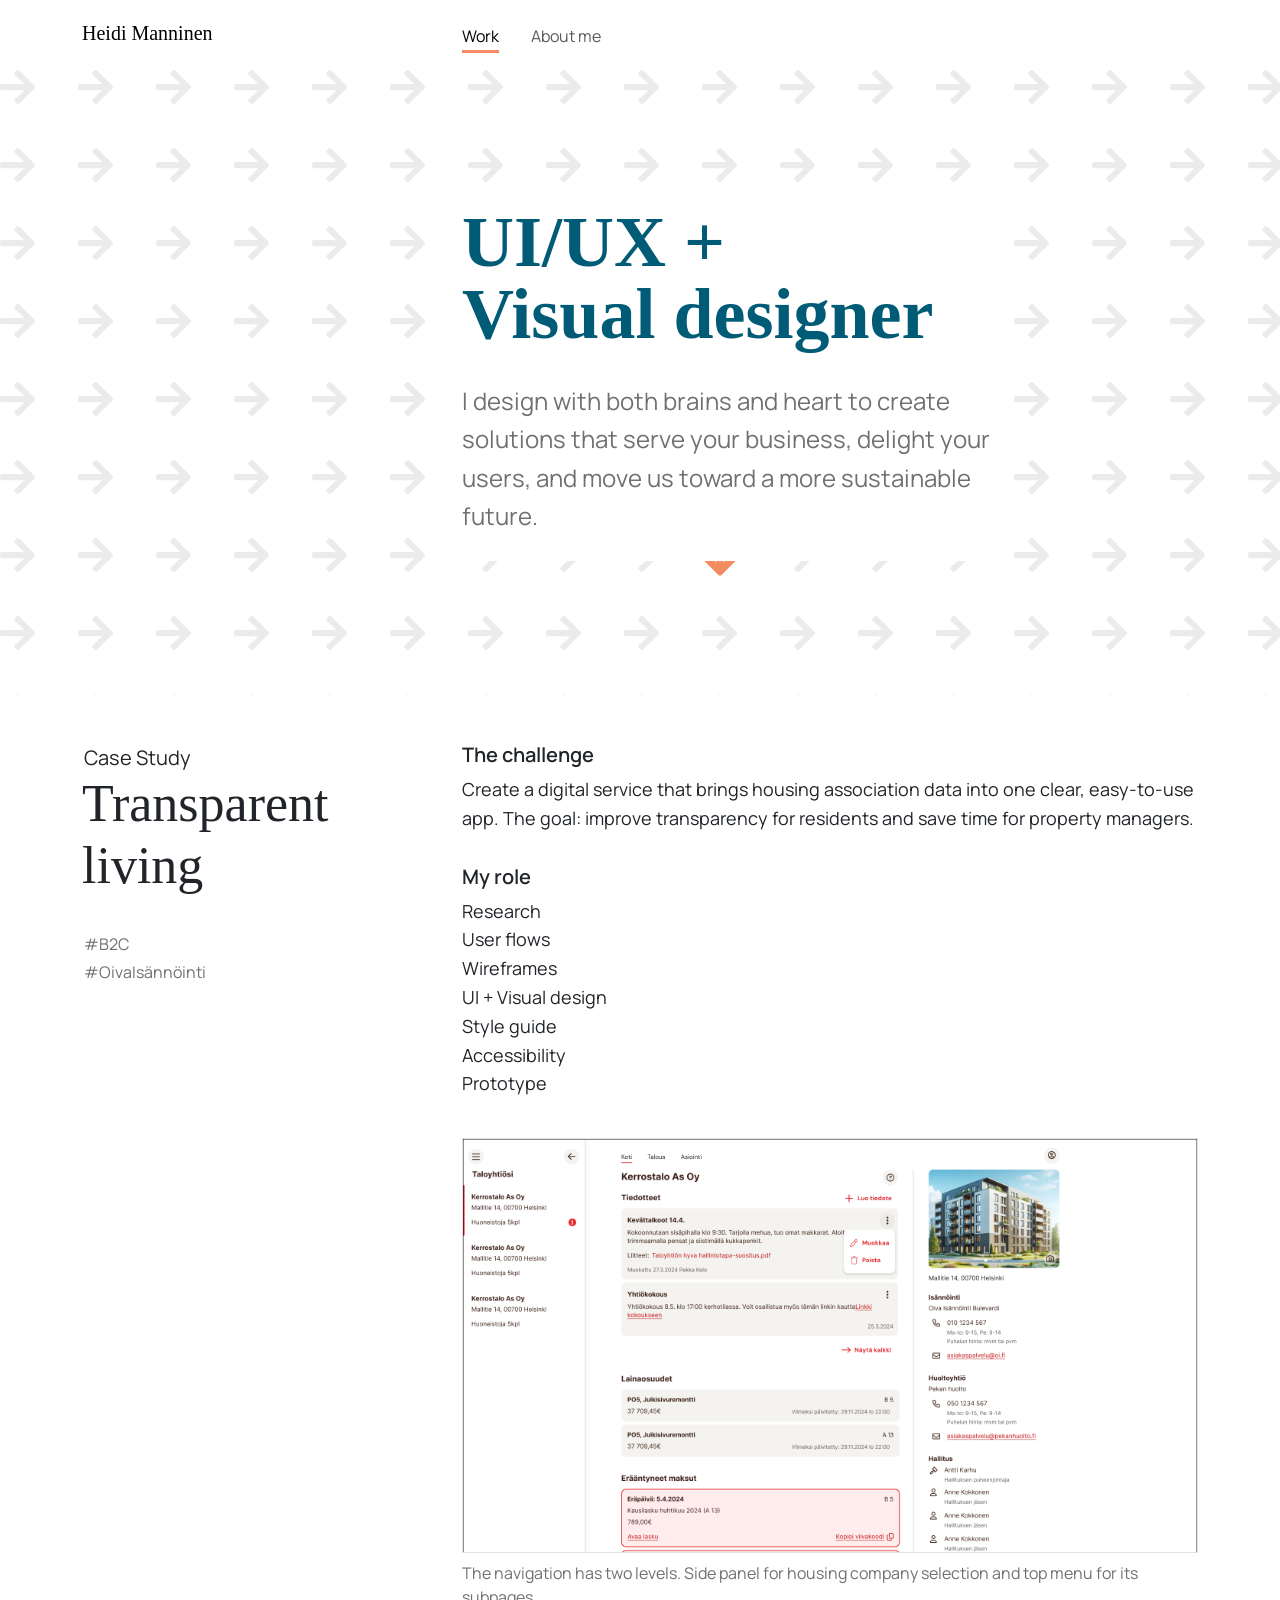
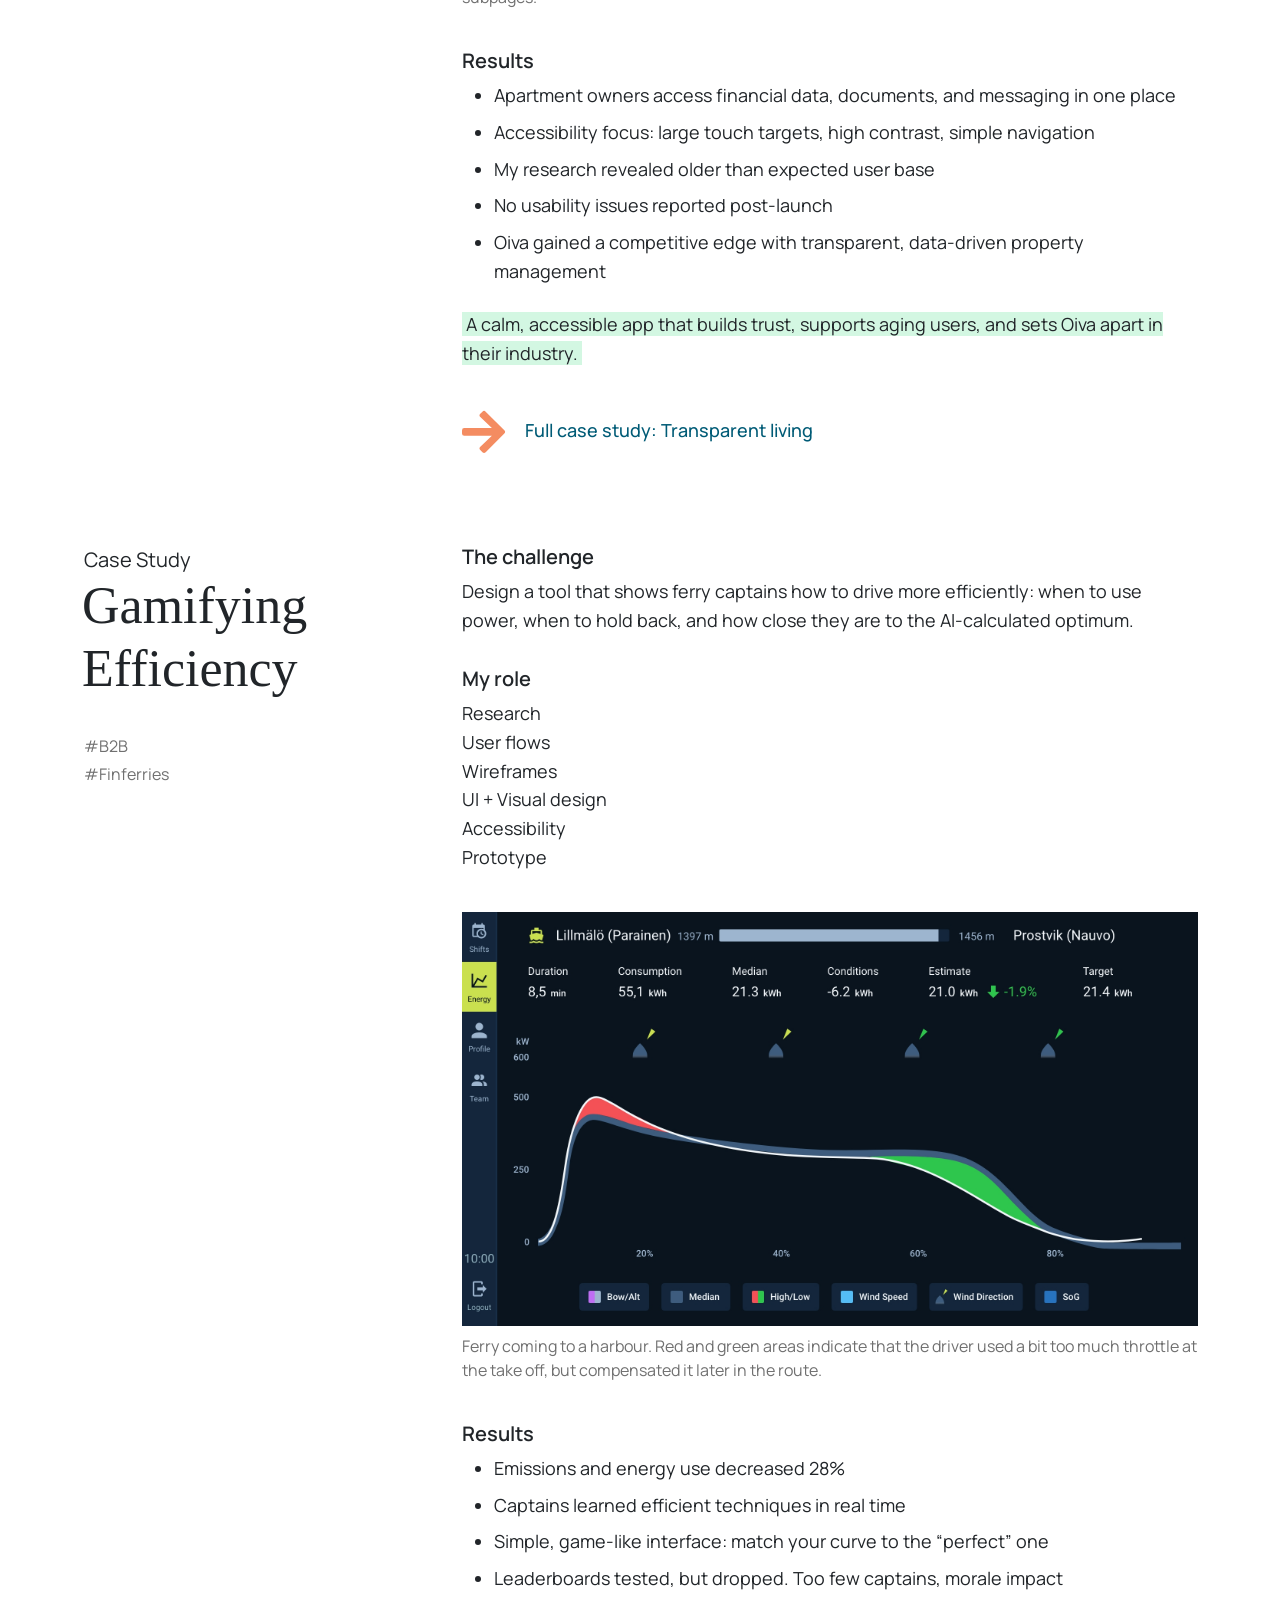
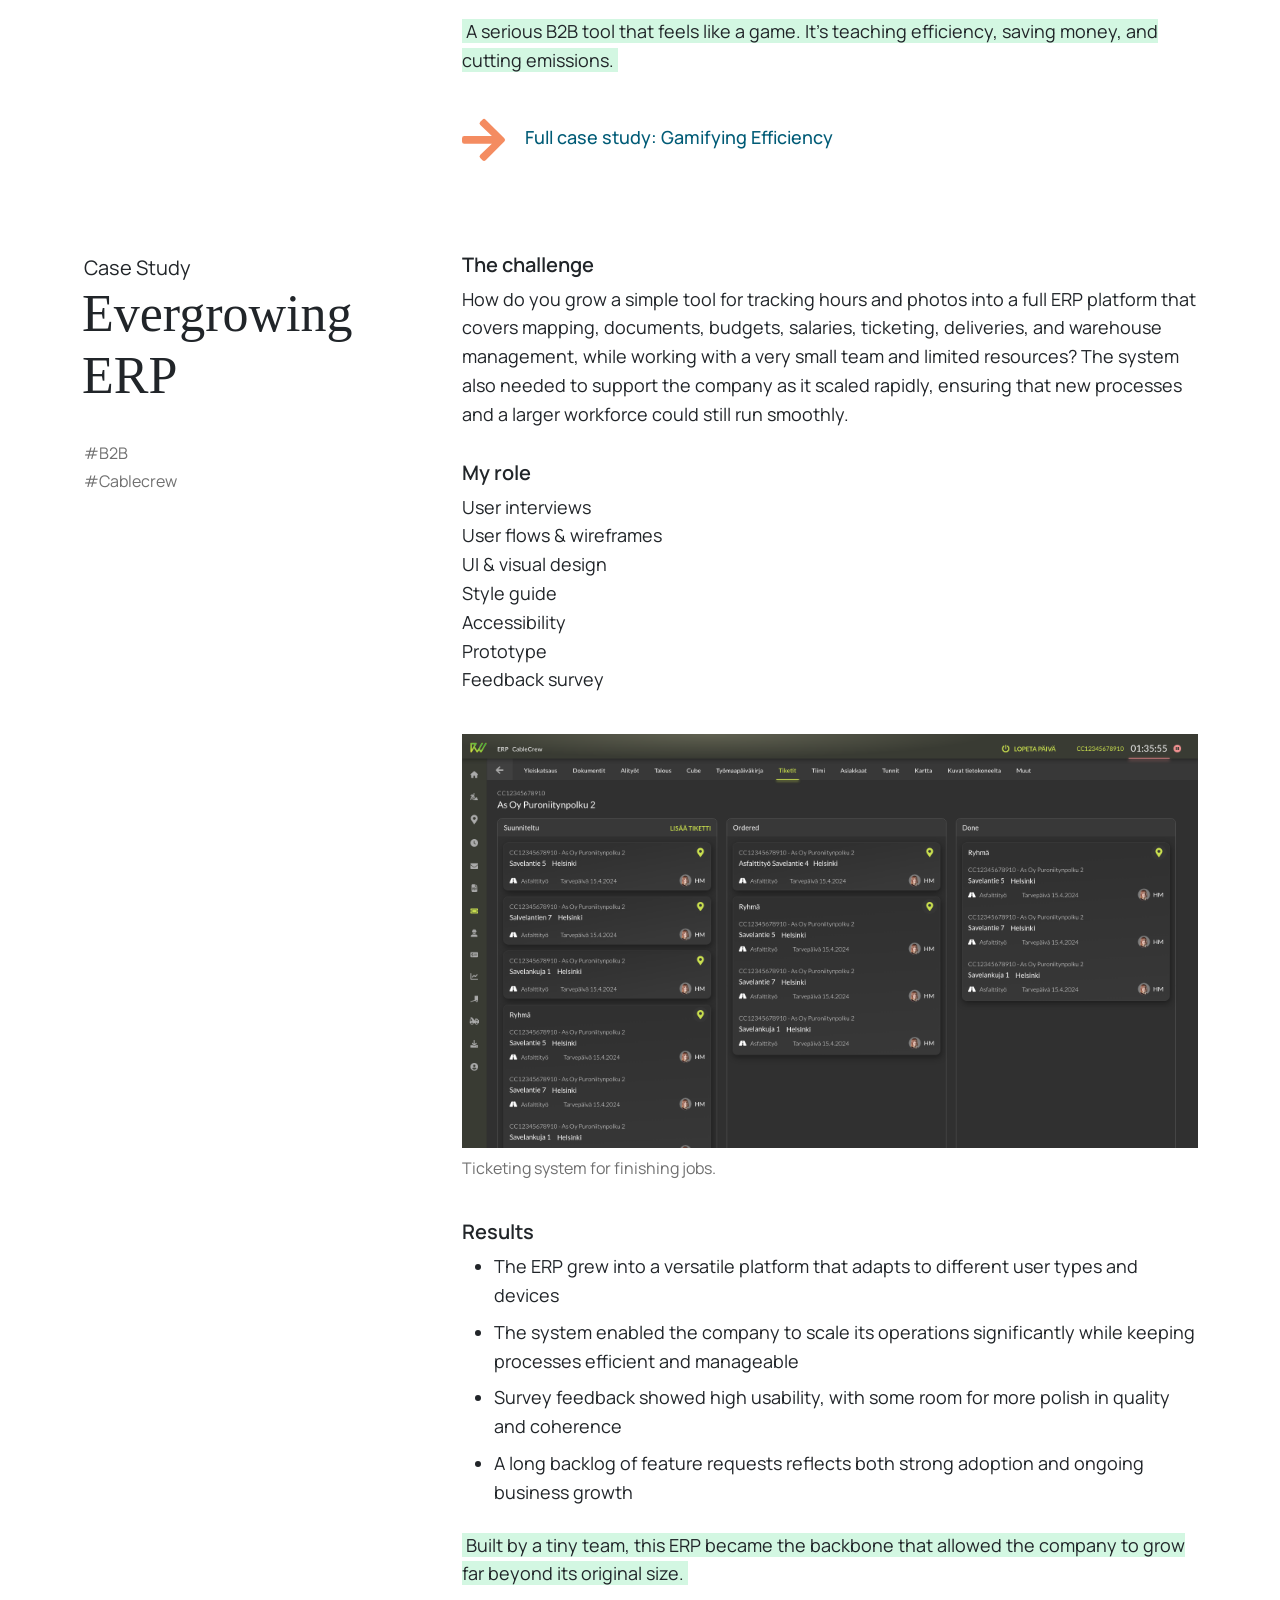
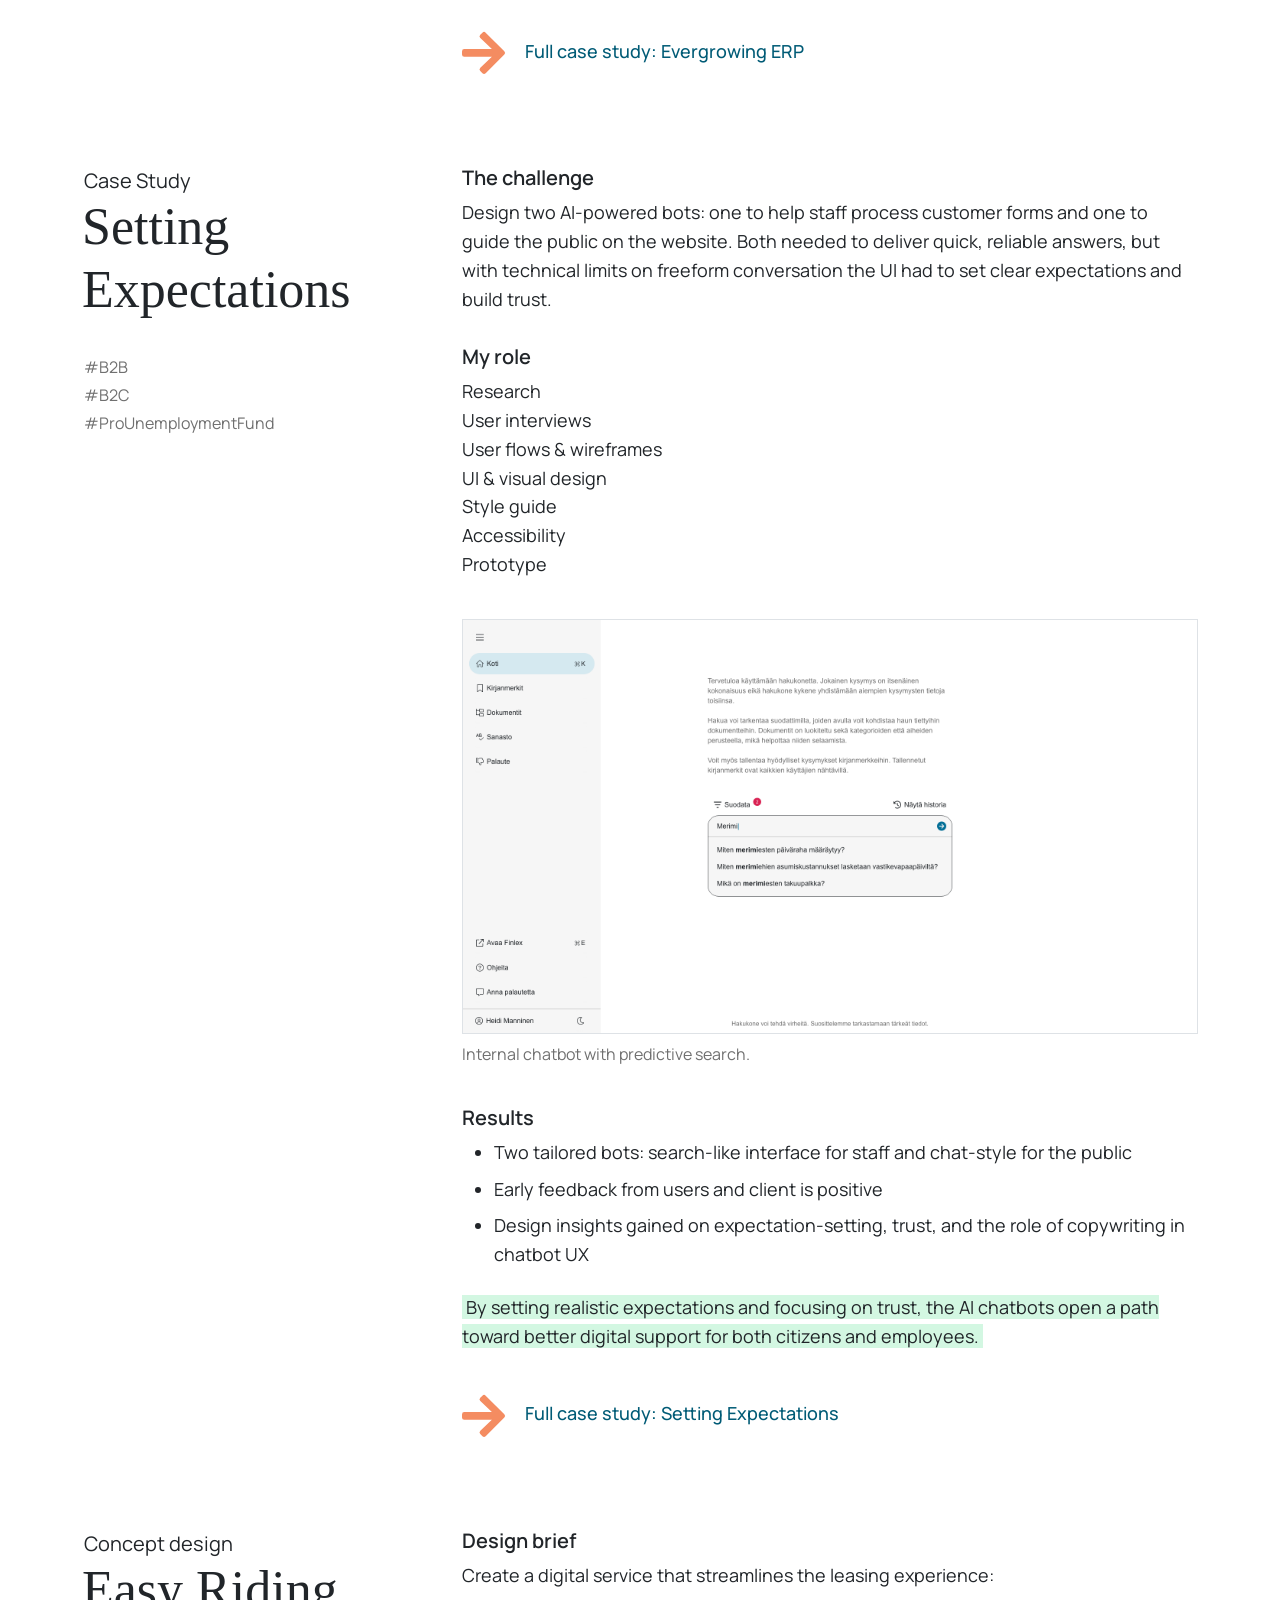
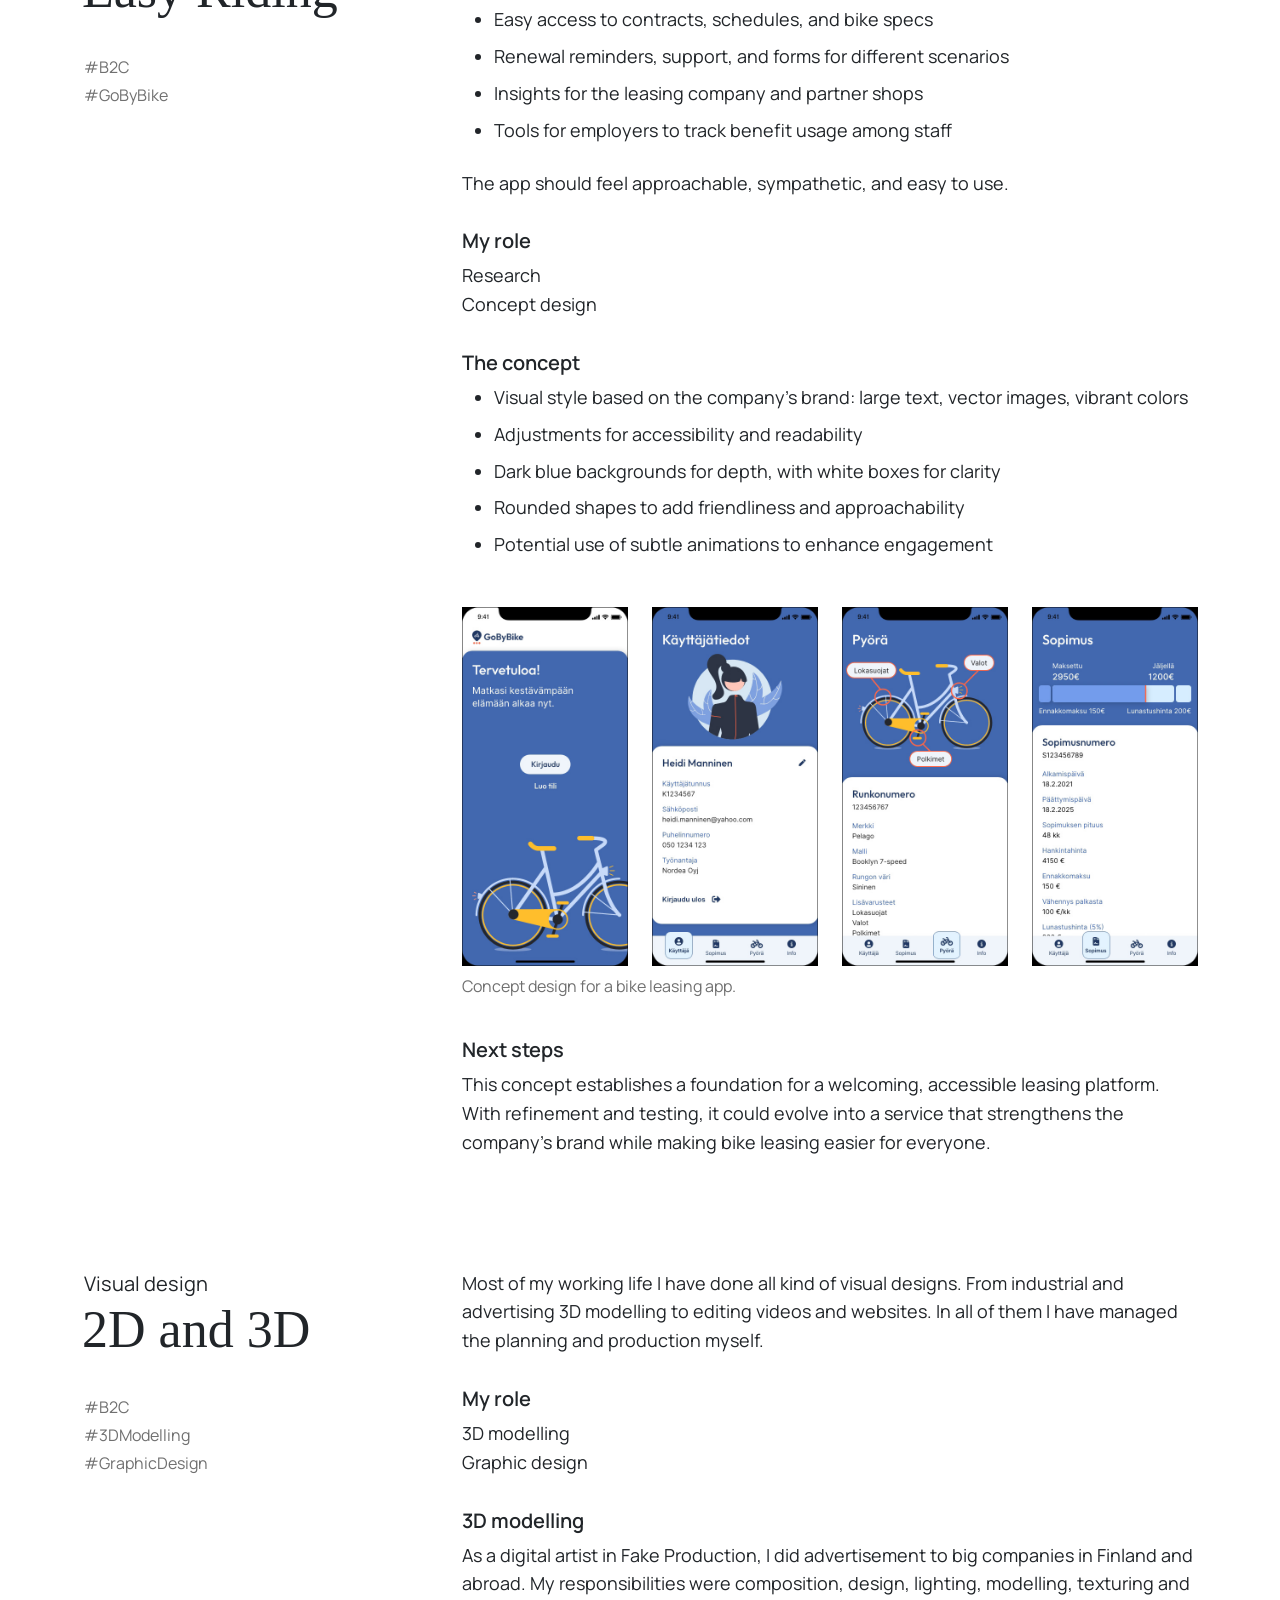
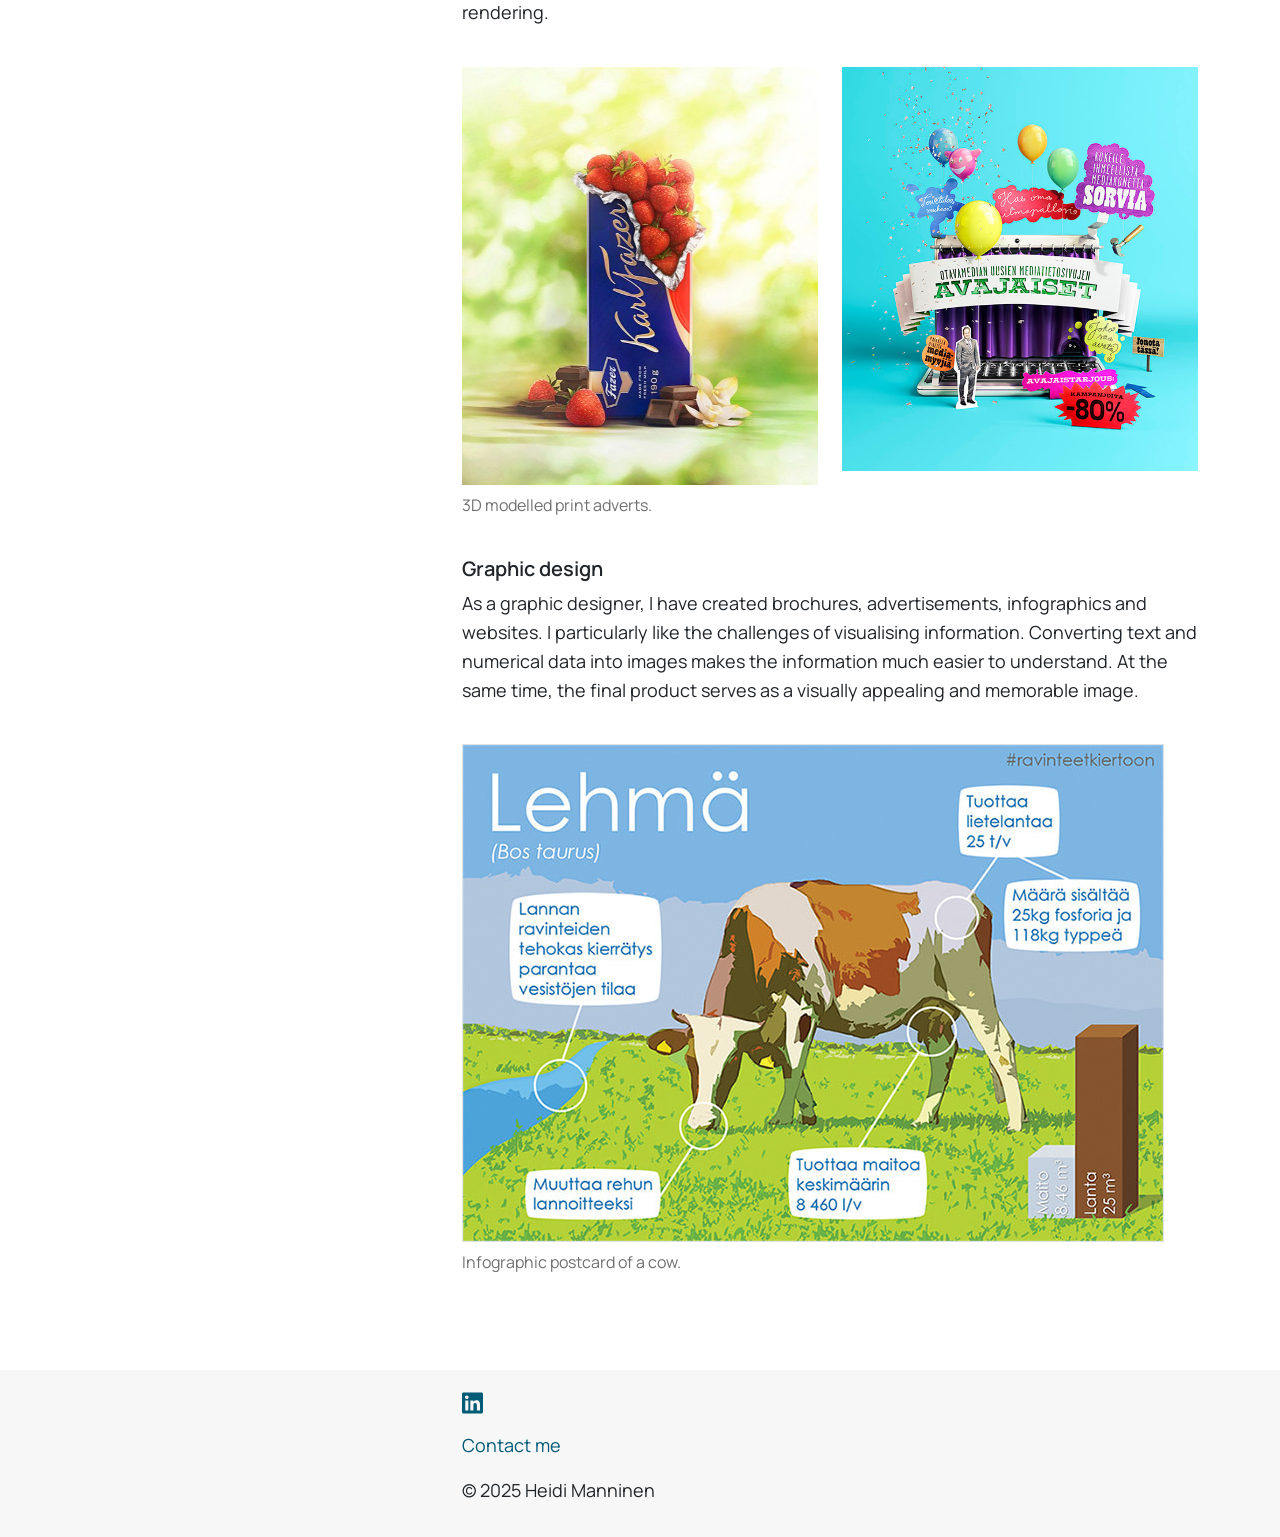
==== index.html @ f78ba026 "Initial commit: portfolio site" ====
<!DOCTYPE html>
<html lang="en">

  <head>
    <meta charset="UTF-8">
    <meta name="viewport" content="width=device-width, initial-scale=1.0">
    <title>Work - Heidi Manninen</title>
    <!-- Link to the external CSS file -->
    <link rel="stylesheet" href="styles.css">
    <link href="https://cdn.jsdelivr.net/npm/bootstrap@5.3.0/dist/css/bootstrap.min.css" rel="stylesheet">
    <link rel="preconnect" href="https://fonts.googleapis.com">
    <link rel="preconnect" href="https://fonts.gstatic.com" crossorigin>
    <link href="https://fonts.googleapis.com/css2?family=Manrope:wght@100..900&family=Playfair-display:ital,wght@0,100..900;1,100..900&display=swap" rel="stylesheet">
  </head>
  <body>

    <nav class="navbar fixed-top navbar-expand-sm">
      <div class="container">
        <div class="col-sm-4">
          <a class="navbar-brand" href="index.html">Heidi Manninen</a>
        </div>
        <div class="col-sm-8">
          <div class="navbar-nav flex-row">
            <li class="nav-item">
              <a class="nav-link active" aria-current="page" href="index.html">Work</a>
            </li>
            <li class="nav-item">
              <a class="nav-link" href="about_me.html">About me</a>
            </li>
          </div>
        </div> 
      </div>
    </nav>

    <header class="work">
      <div class="container">
        <div class="row pt-2">
          <div class="col-lg-4">
          </div>
          <div class="col-lg-6">
            <div class="hero-text">
              <h1>
                UI/UX +
              </br>
                Visual designer
              </h1>
              <p class="title-caption pt-4">
                I design with both brains and heart to create solutions that serve your business, delight your users, and move us toward a more sustainable future.
              </p>
            </div>
          </div>
          <!-- <div class="arrows-right col-lg-2">
          </div> -->
        </div>
      </div>
    </header>

    <!-- <header class="work">
      <div class="container">
        <div class="row pt-5">
          <div class="col-lg-4">
          </div>
          <div class="hero-text col-lg-7">
            <h1>
              UI/UX +
            </br>
              Visual designer
            </h1>
            <p class="title-caption pt-4">
              I design with both brains and heart to create solutions that serve your business, delight your users, and move us toward a more sustainable future.
            </p>
          </div>
        </div>
      </div>
    </header> -->

    <main class="container my-5">
      <section id="portfolio" class="my-5">
        <!-- Oiva MyOiva -->
        <div class="row pb-5">
          <div class="col-md-4 pb-4">
            <div class="caption">Case Study</div>
            <h2>Transparent living</h2>
            <br>
            <p class="hashs">
              #B2C<br>
              #OivaIsännöinti
            </p>
          </div>
          <div class="col-md-8">
            <h4 class="pt-0">
              The challenge
            </h4>
            <p>
              Create a digital service that brings housing association data into one clear, easy-to-use app. The goal: improve transparency for residents and save time for property managers. 
            </p>
            <h4>
              My role
            </h4>
            <p class="pb-4">
              Research<br>
              User flows<br>
              Wireframes<br>
              UI + Visual design<br>
              Style guide<br>
              Accessibility<br>
              Prototype    
            </p>
            <a href="https://heidimanninen.net/images/MyOiva-navigation-desktop.png" target="_blank"><img src="images/MyOiva-navigation-desktop.png" class="border img-fluid" alt="Navigation for desktop"></a>
            <div class="image-caption">  
              The navigation has two levels. Side panel for housing company selection and top menu for its subpages.
            </div><br>
            <h4>
              Results
            </h4>
            <ul>
              <li>Apartment owners access financial data, documents, and messaging in one place</li>
              <li>Accessibility focus: large touch targets, high contrast, simple navigation</li>
              <li>My research revealed older than expected user base</li>
              <li>No usability issues reported post-launch</li>
              <li>Oiva gained a competitive edge with transparent, data-driven property management</li>
            </ul>
            <p>
              <span class="text-highlight">A calm, accessible app that builds trust, supports aging users, and sets Oiva apart in their industry.</span>
            </p>
            <p>
              <a class="case-link" href="case_study_TransparentLiving.html">
                <img src="images/link-arrow.svg" class="img-fluid py-3" alt="Full case study: Transparent living">
                Full case study: Transparent living
              </a>
            </p>
          </div>
        </div>
        
        <!-- ROBI -->
        <div class="row pb-5">
          <div class="col-md-4 pb-4">
            <div class="caption">Case Study</div>
            <h2>Gamifying Efficiency</h2>
            <br>
            <p class="hashs">
              #B2B<br>
              #Finferries
            </p>
          </div>
          <div class="col-md-8">
            <h4 class="pt-0">
              The challenge
            </h4> 
            <p>
              Design a tool that shows ferry captains how to drive more efficiently: when to use power, when to hold back, and how close they are to the AI-calculated optimum.
            </p>
            <h4>
              My role
            </h4>
            <p class="pb-4">
              Research<br>
              User flows<br>
              Wireframes<br>
              UI + Visual design<br>
              Accessibility<br>
              Prototype    
            </p>
            <a href="https://heidimanninen.net/images/ROBI-FinalDesign-Energy.jpg" target="_blank"><img src="images/ROBI-FinalDesign-Energy.jpg" class="img-fluid" alt="Power usage of from a route"></a>
            <div class="image-caption">
              Ferry coming to a harbour. Red and green areas indicate that the driver used a bit too much throttle at the take off, but compensated it later in the route.
            </div><br>
            <h4>
              Results
            </h4>
            <ul>
              <li>Emissions and energy use decreased 28%</li>
              <li>Captains learned efficient techniques in real time</li>
              <li>Simple, game-like interface: match your curve to the “perfect” one</li>
              <li>Leaderboards tested, but dropped. Too few captains, morale impact</li>
            </ul>
            <p>
              <span class="text-highlight">A serious B2B tool that feels like a game. It’s teaching efficiency, saving money, and cutting emissions.</span>
            </p>
            <p>
              <a class="case-link" href="case_study_GamifyingEfficiency.html">
                <img src="images/link-arrow.svg" class="img-fluid py-3" alt="Full case study: Gamifying Efficiency">
                Full case study: Gamifying Efficiency
              </a>
            </p>
          </div>
        </div>
        <!-- CableCrew ERP -->
        <div class="row pb-5">
          <div class="col-md-4 pb-4">
            <div class="caption">Case Study</div>
            <h2>Evergrowing ERP</h2>
            <br>
            <p class="hashs">
              #B2B<br>
              #Cablecrew
            </p>
          </div>
          <div class="col-md-8">
            <h4 class="pt-0">
              The challenge
            </h4> 
            <p>
              How do you grow a simple tool for tracking hours and photos into a full ERP platform that covers mapping, documents, budgets, salaries, ticketing, deliveries, and warehouse management, 
              while working with a very small team and limited resources? The system also needed to support the company as it scaled rapidly, ensuring that new processes and a larger workforce could still run smoothly.
            </p>
            <h4>
              My role
            </h4>
            <p class="pb-4">
              User interviews<br>
              User flows & wireframes<br>
              UI & visual design<br>
              Style guide<br>
              Accessibility<br>
              Prototype<br>
              Feedback survey
            </p>
            <a href="https://heidimanninen.net/images/CC-Tiketit.png" target="_blank"><img src="images/CC-Tiketit.png" class="img-fluid" alt="Tickets of tasks"></a><br>
            <div class="image-caption">
              Ticketing system for finishing jobs.
            </div><br>
            <h4>
              Results
            </h4>
            <ul>
              <li>The ERP grew into a versatile platform that adapts to different user types and devices</li>
              <li>The system enabled the company to scale its operations significantly while keeping processes efficient and manageable</li>
              <li>Survey feedback showed high usability, with some room for more polish in quality and coherence</li>
              <li>A long backlog of feature requests reflects both strong adoption and ongoing business growth</li>
            </ul>
            <p>
              <span class="text-highlight">Built by a tiny team, this ERP became the backbone that allowed the company to grow far beyond its original size.</span>
            </p>
            <p>
              <a class="case-link" href="case_study_EvergrowingERP.html">
                <img src="images/link-arrow.svg" class="img-fluid py-3" alt="Full case study: Evergrowing ERP">
                Full case study: Evergrowing ERP
              </a>
            </p>
          </div>
        </div>
        <!-- Pro Kassa AI bot -->
        <div class="row pb-5">
          <div class="col-md-4 pb-4">
            <div class="caption">Case Study</div>
            <h2>Setting Expectations</h2>
            <br>
            <p class="hashs">
              #B2B<br>
              #B2C<br>
              #ProUnemploymentFund
          </div>
          <div class="col-md-8">
            <h4 class="pt-0">
              The challenge
            </h4> 
            <p>
              Design two AI-powered bots: one to help staff process customer forms and one to guide the public on the website. Both needed to deliver quick, reliable answers, 
              but with technical limits on freeform conversation the UI had to set clear expectations and build trust.
            </p>
            <h4>
              My role
            </h4>
            <p class="pb-4">
              Research<br>
              User interviews<br>
              User flows & wireframes<br>
              UI & visual design<br>
              Style guide<br>
              Accessibility<br>
              Prototype
            </p>
            <a href="https://heidimanninen.net/images/AIBot-InternalVersion-Predictive.png" target="_blank"><img src="images/AIBot-InternalVersion-Predictive.png" class="border img-fluid" alt="AI bot with predictive prompt"></a><br>
            <div class="image-caption">
              Internal chatbot with predictive search.
            </div><br>
             <h4>
              Results
            </h4>
            <ul>
              <li>Two tailored bots: search-like interface for staff and chat-style for the public</li>
              <li>Early feedback from users and client is positive</li>
              <li>Design insights gained on expectation-setting, trust, and the role of copywriting in chatbot UX</li>
            </ul>
            <p>
              <span class="text-highlight">By setting realistic expectations and focusing on trust, the AI chatbots open a path toward better digital support for both citizens and employees.</span>
            </p>
            <p>
              <a class="case-link" href="case_study_SettingExpectations.html">
                <img src="images/link-arrow.svg" class="img-fluid py-3" alt="Full case study: Setting Expectations">
                Full case study: Setting Expectations
              </a>
            </p>
          </div>
        </div>
        <!-- Concept design -->
        <div class="row pb-5">
          <div class="col-md-4 pb-4">
            <div class="caption">Concept design</div>
            <h2>Easy Riding</h2>
            <br>
            <p class="hashs">
              #B2C<br>
              #GoByBike
            </p>
          </div>
          <div class="col-md-8">
            <h4 class="pt-0">
              Design brief
            </h4>
            <p>
              Create a digital service that streamlines the leasing experience:
            </p>
            <ul>
              <li>Easy access to contracts, schedules, and bike specs</li>
              <li>Renewal reminders, support, and forms for different scenarios</li>
              <li>Insights for the leasing company and partner shops</li>
              <li>Tools for employers to track benefit usage among staff</li>
            </ul>
            <p>
              The app should feel approachable, sympathetic, and easy to use.
            </p>
            <h4>
              My role
            </h4>
            <p>
              Research<br>
              Concept design<br>
            </p>
            <h4>
              The concept
            </h4>
            <ul class="pb-4">
              <li>Visual style based on the company’s brand: large text, vector images, vibrant colors</li>
              <li>Adjustments for accessibility and readability</li>
              <li>Dark blue backgrounds for depth, with white boxes for clarity</li>
              <li>Rounded shapes to add friendliness and approachability</li>
              <li>Potential use of subtle animations to enhance engagement</li>
            </ul>
            <div class="row">
              <div class="col">
                <a href="https://heidimanninen.net/images/GoByBike-login.jpg" target="_blank"><img src="images/GoByBike-login.jpg" class="img-fluid" alt="Login page"></a>
              </div>
              <div class="col">
                <a href="https://heidimanninen.net/images/GoByBike-kayttaja.jpg" target="_blank"><img src="images/GoByBike-kayttaja.jpg" class="img-fluid" alt="Page for user info"></a>
              </div>
              <div class="col">
                <a href="https://heidimanninen.net/images/GoByBike-pyora.jpg" target="_blank"><img src="images/GoByBike-pyora.jpg" class="img-fluid" alt="Page for bike info"></a>
              </div>
              <div class="col">
                <a href="https://heidimanninen.net/images/GoByBike-sopimus.jpg" target="_blank"><img src="images/GoByBike-sopimus.jpg" class="img-fluid" alt="Page for contract info"></a>
              </div>
            </div>
            <div class="image-caption">
              Concept design for a bike leasing app.
            </div><br>
            <h4>
              Next steps
            </h4>
            <p>
              This concept establishes a foundation for a welcoming, accessible leasing platform. With refinement and testing, it could evolve into a service that strengthens 
              the company’s brand while making bike leasing easier for everyone.
            </p>
          </div>
        </div>
        <!-- Visual design -->
        <div class="row pb-5 pt-5">
          <div class="col-md-4 pb-4">
            <div class="caption">Visual design</div>
            <h2>2D and 3D</h2>
            <br>
            <p class="hashs">
              #B2C<br>
              #3DModelling<br>
              #GraphicDesign
            </p>
          </div>
          <div class="col-md-8">
            <p>
              Most of my working life I have done all kind of visual designs. From industrial and advertising 3D modelling to editing videos and websites. 
              In all of them I have managed the planning and production myself.
            </p>
            <h4>
              My role
            </h4>
            <p>
              3D modelling<br>
              Graphic design
            </p>
            <h4>
              3D modelling
            </h4>
            <p class="pb-4">
              As a digital artist in Fake Production, I did advertisement to big companies in Finland and abroad. My responsibilities were composition, 
              design, lighting, modelling, texturing and rendering.
            </p>
            <div class="row">
              <div class="col">
                <a href="https://heidimanninen.net/images/3D-fazer-mansikkavanilja.jpg" target="_blank"><img src="images/3D-fazer-mansikkavanilja.jpg" class="img-fluid" alt="3D modelled image of strawberry chocolate plate"></a>
              </div>
              <div class="col">
                <a href="https://heidimanninen.net/images/3D-bobhelsinki-otavamediaopas.jpg" target="_blank"><img src="images/3D-bobhelsinki-otavamediaopas.jpg" class="img-fluid" alt="3D modelled ad of a web page launch"></a>
              </div>
            </div>
            <div class="image-caption">
              3D modelled print adverts.
            </div><br>
            <h4>
              Graphic design
            </h4>
            <p class="pb-4">
              As a graphic designer, I have created brochures, advertisements, infographics and websites. I particularly like the challenges of 
              visualising information. Converting text and numerical data into images makes the information much easier to understand. At the same 
              time, the final product serves as a visually appealing and memorable image.
            </p>
            <a href="https://heidimanninen.net/images/2D-LUKE-lehmakortti.jpg" target="_blank"><img src="images/2D-LUKE-lehmakortti.jpg" class="border img-fluid" alt="Infographic of a cow"></a><br>
            <div class="image-caption">
              Infographic postcard of a cow.
            </div>
          </div>
        </div>
      </section>

    </main>
    <footer class="container-fluid">
      <div class="container">
          <div class="row">
              <div class="col-md-4">
              </div>
              <div class="col-md-8">
                <p><a href="https://www.linkedin.com/in/heidi-manninen-b1277a5/" target="_blank"><img src="images/linkedin.svg" class="linkedin" style="height:24px;" /></a></p>
                <p><a href="mailto:heidi.manninen@proton.me">Contact me</a></p>
                <p>&copy; 2025 Heidi Manninen</p>
              </div>
          </div>
      </div>
    </footer>
  
    <script src="https://cdn.jsdelivr.net/npm/@popperjs/core@2.11.6/dist/umd/popper.min.js"></script>
    <script src="https://cdn.jsdelivr.net/npm/bootstrap@5.3.0/dist/js/bootstrap.min.js"></script>
  </body>

</html>
---- styles.css ----
/* Great to see you here! I did this! */

body {
      --bs-font-sans-serif: 'Manrope', sans-serif;
      --bs-body-font-family: var(--bs-font-sans-serif);
      --bs-link-color-rgb: 0, 90, 118;
      padding-top: 70px;
}

body a {
    text-decoration: none;
}

header.work {
    background-color: #fff;
    background-image: url("images/arrow-down.svg"), url("images/arrow-right.svg");
    background-repeat: no-repeat, repeat;
    background-position-y: 28.3rem, top;
    background-position-x: 43rem, left;
    padding: 2rem 0;
    height: 625px;
}

.arrows-left {
    background-color: #fff;
    background-image: url("images/arrow-right.svg");
    background-repeat: repeat;
    height: 625px;
}

.arrows-hero {
    background-color: #fff;
    background-image: url("images/arrow-down.svg"), url("images/arrow-right.svg");
    background-repeat: no-repeat, repeat;
    background-position-y: 24rem, top;
    background-position-x: 14rem, left;
    height: 625px;
}

.case-study-background {
    background-color: #fff;
    background-image: url("images/arrow-down.svg"), url("images/arrow-right.svg");
    background-repeat: no-repeat, repeat;
    background-position-y: 4rem, top;
    background-position-x: 14rem, left;
    padding: 2rem 0;
    height: 133px;
}

header .hero-text {
    background-color: #fff;
    margin-top: 6rem;
}

header h1 {
    font-size: 4.5rem;
    font-weight: 600;
    line-height: 1;
    font-family: 'Playfair Display', serif;
    color: #005B76;
}

main h2 {
    font-size:3.25rem;
    font-family: 'Playfair Display', serif;
}

main h3 {
    font-size: 1.75rem;
    font-weight: 500;
}

h3.highlight {
    position: relative;
  }
  
h3.highlight::before {
    content: "";
    position: absolute;
    width: 102%;
    height: 90%;
    top: 4rem;
    left: -1rem;
    background: #EBF9FD;
    z-index: -1;
  }

main h4 {
    font-size: 1.25rem;
    font-weight: 600;
    padding-top: 1rem;
}

header p {
    font-size: 1.2rem;
    line-height: 1.6;
}

p {
    font-size: 1.125rem;
    line-height: 1.6;
}

li {
    font-size: 1.125rem;
    line-height: 1.6;
    padding-bottom: 0.5rem;
}

.caption {
    font-size: 1.25rem;
    padding-left: 2px;
}

.hashs {
    font-size: 1rem;
    line-height: 1.75;
    padding-left: 2px;
    color: #707070;
}

.title-caption {
    font-size: 1.5rem;
    color: #707070;
    padding-bottom: 1.6rem;
}

.image-caption {
    font-size: 1rem;
    color: #707070;
    padding-top: 0.5rem;
}

.text-highlight {
    background-color: #D3F7E2;
    padding-left: 4px;
    padding-right: 4px;
}

/* Mobile font sizes */
@media (max-width: 992px) {

    header h1 {
        font-size: 3.5rem;
        font-weight: 600;
        line-height: 1;
        font-family: 'Playfair Display', serif;
        color: #005B76;
    }
    
    main h2 {
        font-size:2.5rem;
        font-family: 'Playfair Display', serif;
    }
    
    main h3 {
        font-size: 1.35rem;
        font-weight: 500;
    }
    
    h3.highlight {
        position: relative;
      }
      
    h3.highlight::before {
        content: "";
        position: absolute;
        width: 102%;
        height: 90%;
        top: 4rem;
        left: -1rem;
        background: #EBF9FD;
        z-index: -1;
      }
    
    main h4 {
        font-size: 1rem;
        font-weight: 600;
        padding-top: 1rem;
    }
    
    header p {
        font-size: 1rem;
    }
    
    p {
        font-size: 1rem;
    }
    
    li {
        font-size: 1rem;
        padding-bottom: 0.5rem;
    }

    .caption {
        font-size: 1rem;
        padding-left: 2px;
    }
    
    .title-caption {
        font-size: 1.35rem;
        color: #707070;
        padding-bottom: 1.6rem;
    }
    
    .image-caption {
        font-size: 1rem;
        padding-top: 0.5rem;
    }

    .nav-item {
        font-size: 1rem;
        padding-right: 1rem;
    }
}

.accent {
    color: #f0f
}

a.case-link {
    color: #005B76;
    font-weight: 500;
}

a.case-link:hover {
    text-decoration: underline;
}

a.back-link {
    color: #005B76;
    font-weight: 500;
}

a.back-link:hover {
    text-decoration: underline;
}

.border {
    border: 1px;
    border-color: #DBDBDB;
}

.tp {
    padding-top: 1rem;
}

/* Navigation styles */
.navbar {
    background-color: #fff;
    size: 20px;
}

.navbar .active {
    text-decoration: underline;
    text-decoration-thickness: 3px;
    text-decoration-color: #F48C61;
    text-underline-offset: 8px;
}
.navbar-brand {
    font-family: 'Playfair Display';
    size: 32px;
    line-height: 1rem;
}

.nav-item {
    font-size: 1rem;
    padding-right: 1rem;
    line-height: 1rem;
    padding-top: 12px;
}

.navbar a:hover {
    color: #202020;
}

footer {
    background-color: #f7f7f7;
    padding: 1rem 0;
    margin-top: 2rem;
}

.linkedin {
    color:#005B76;
}
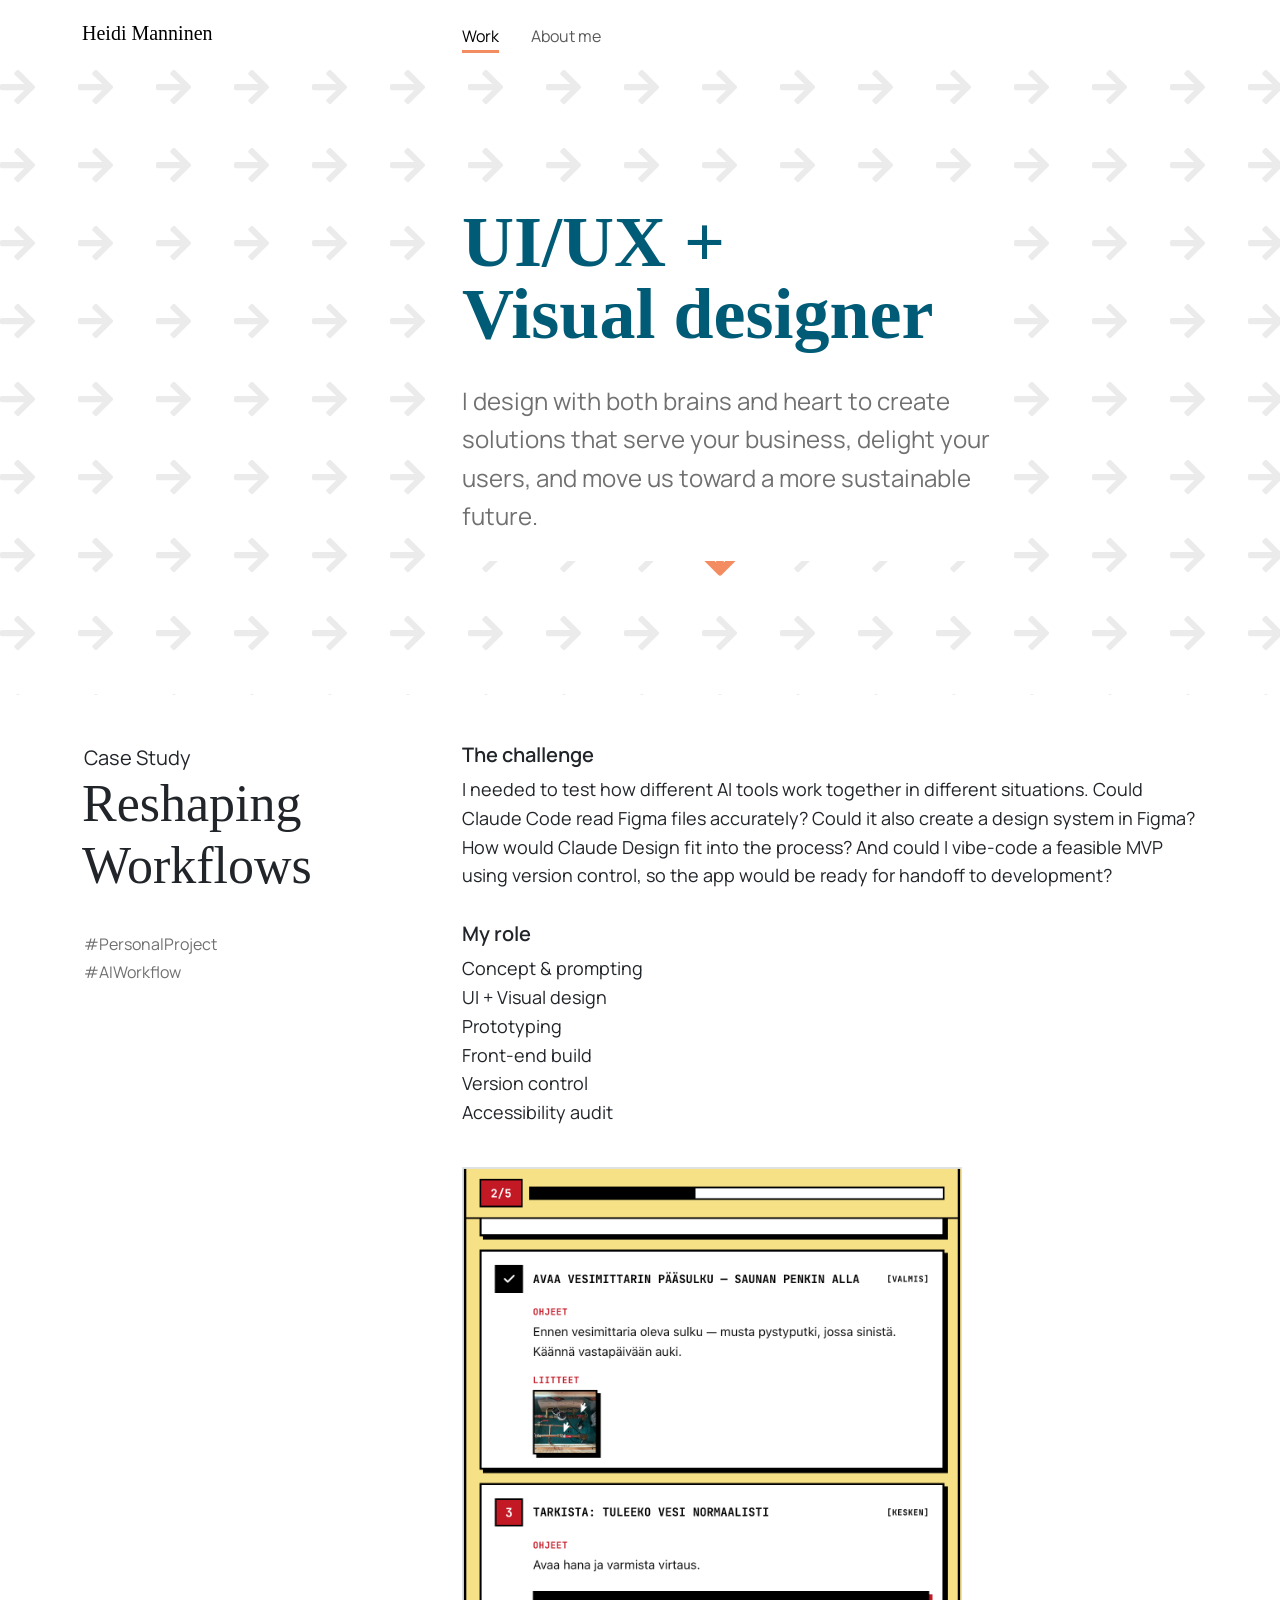
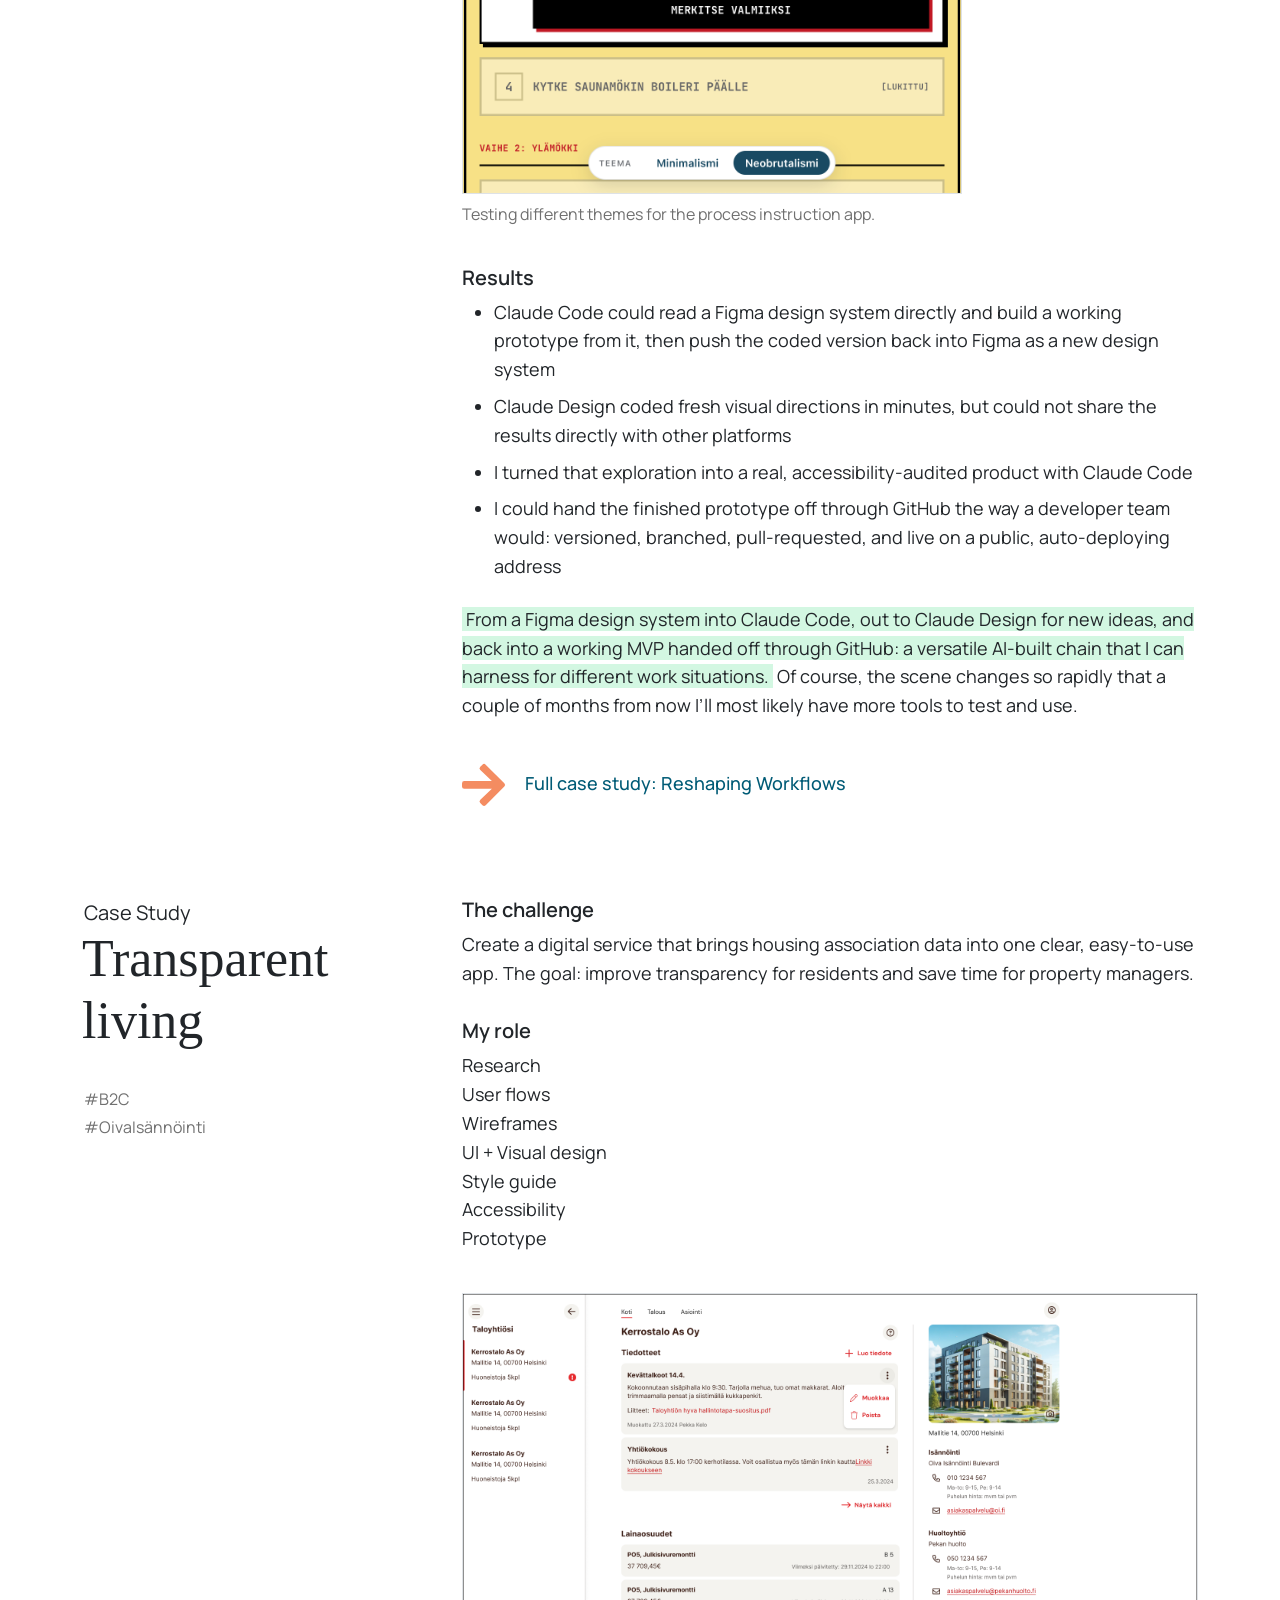
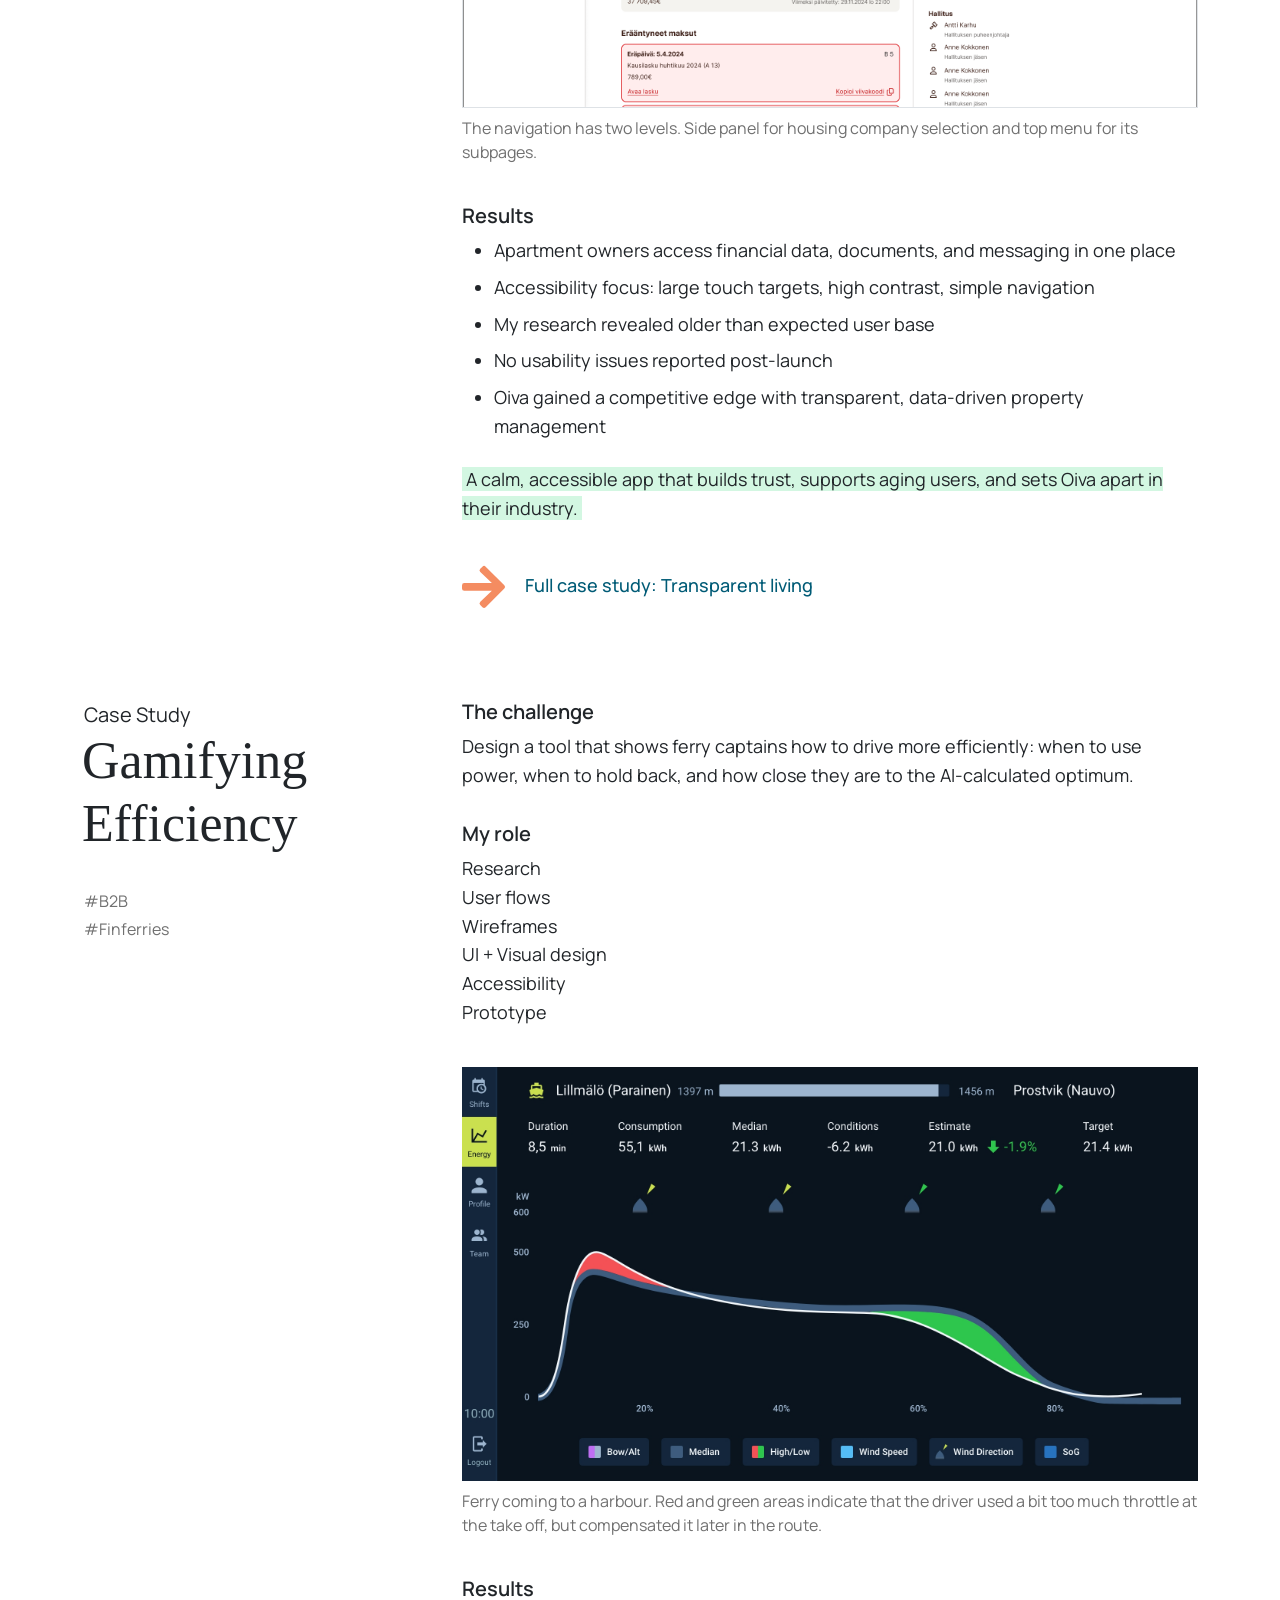
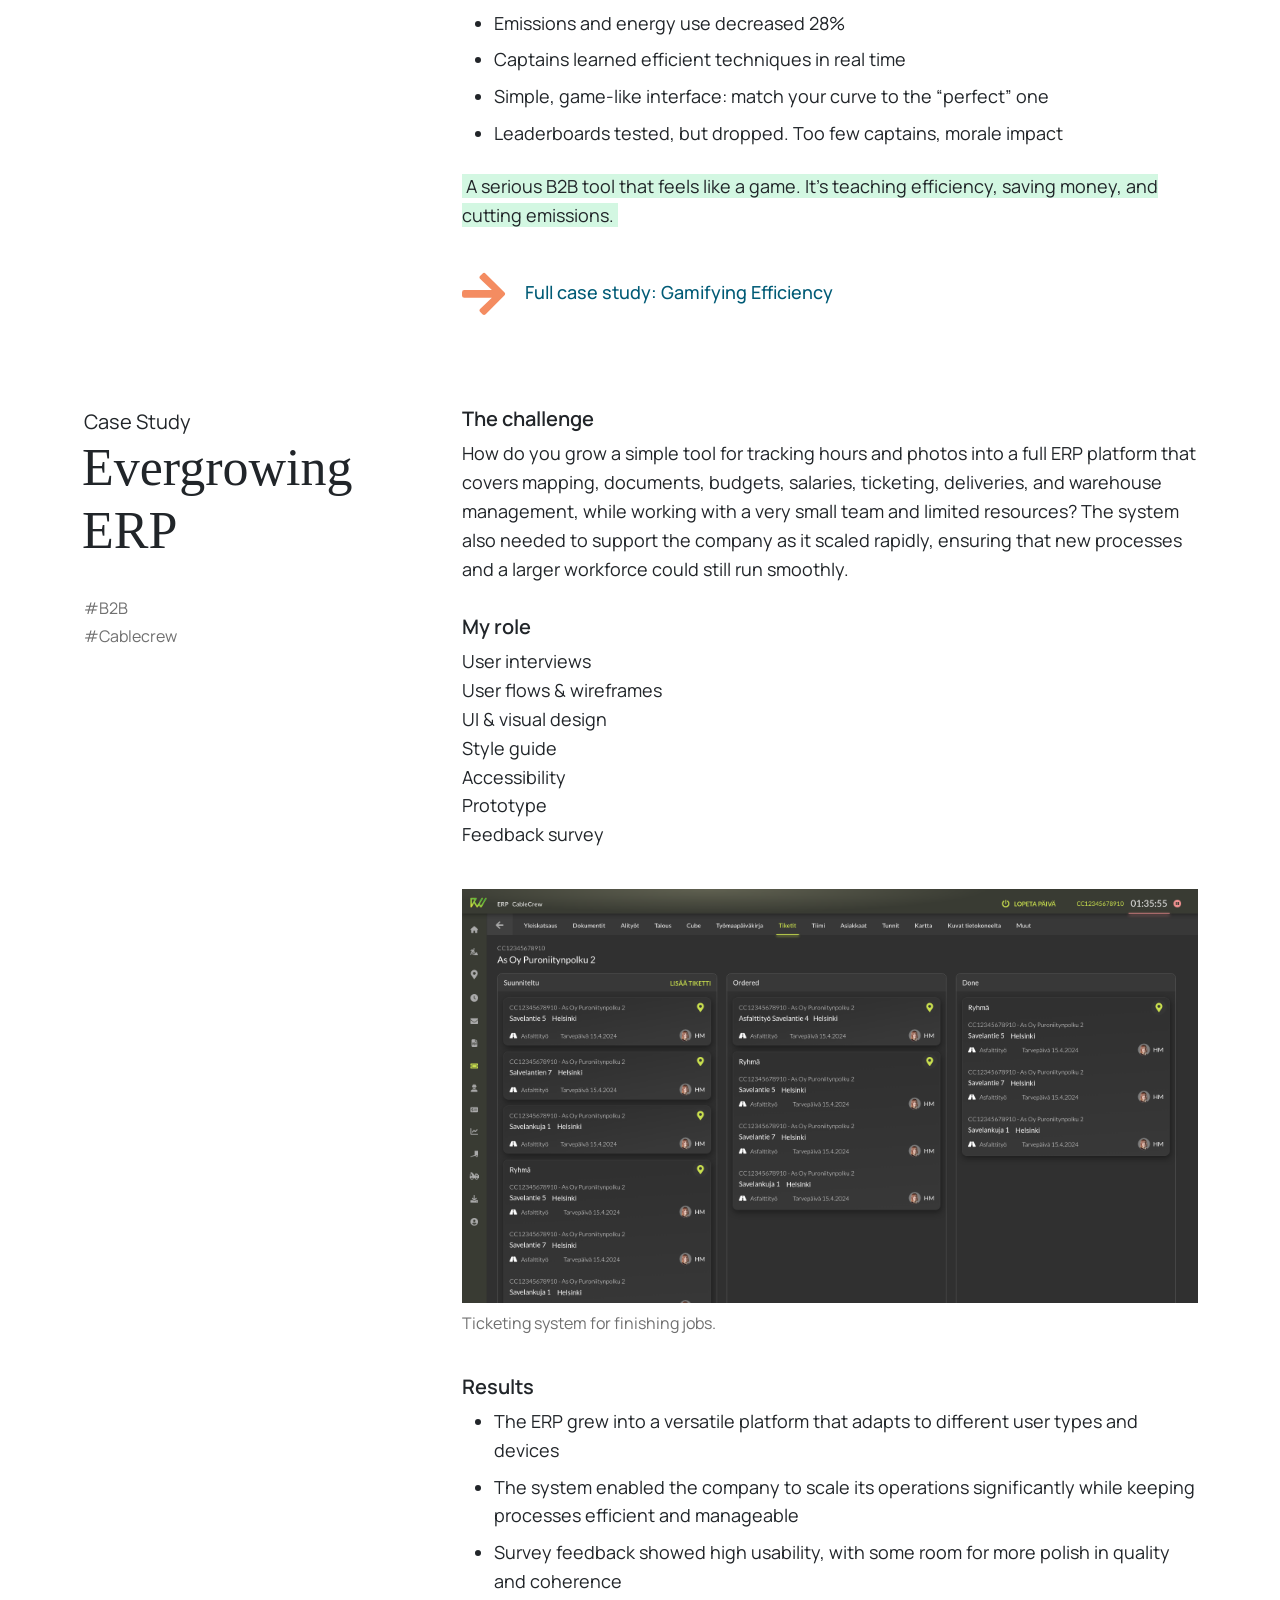
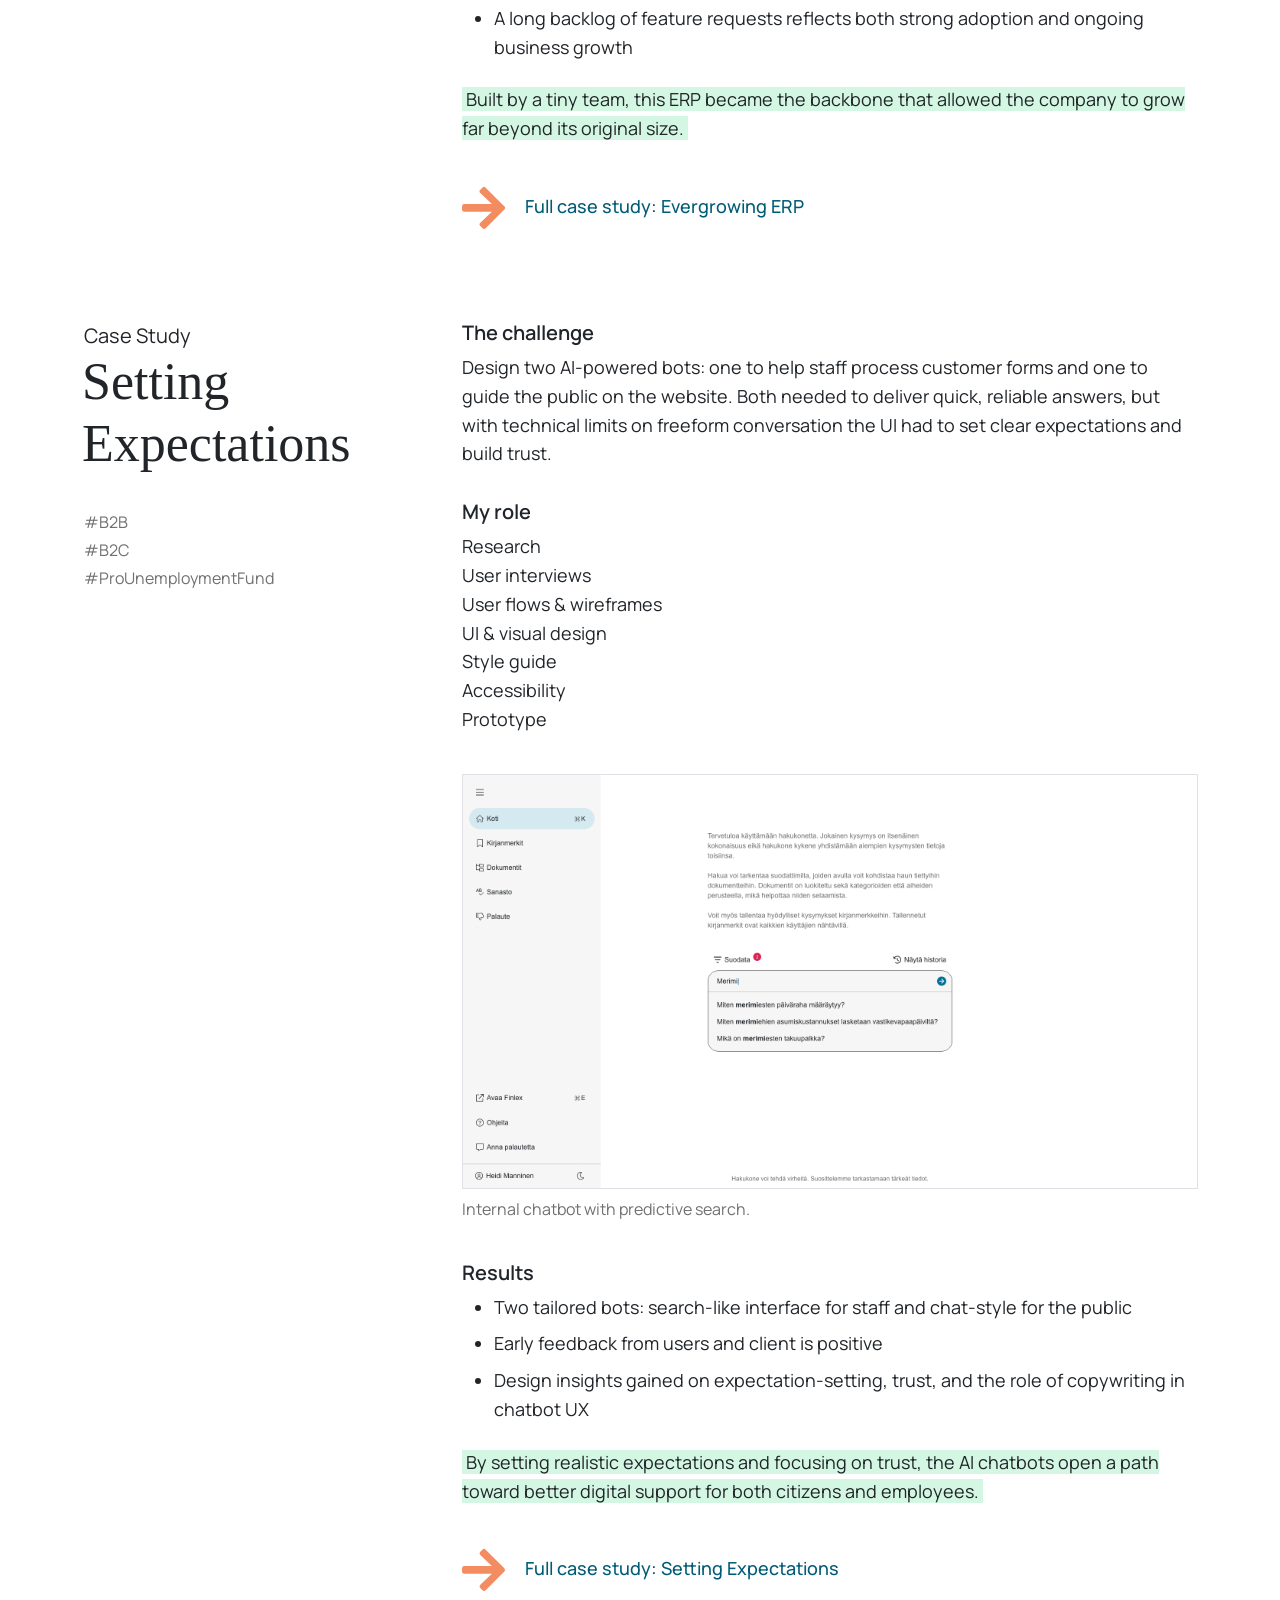
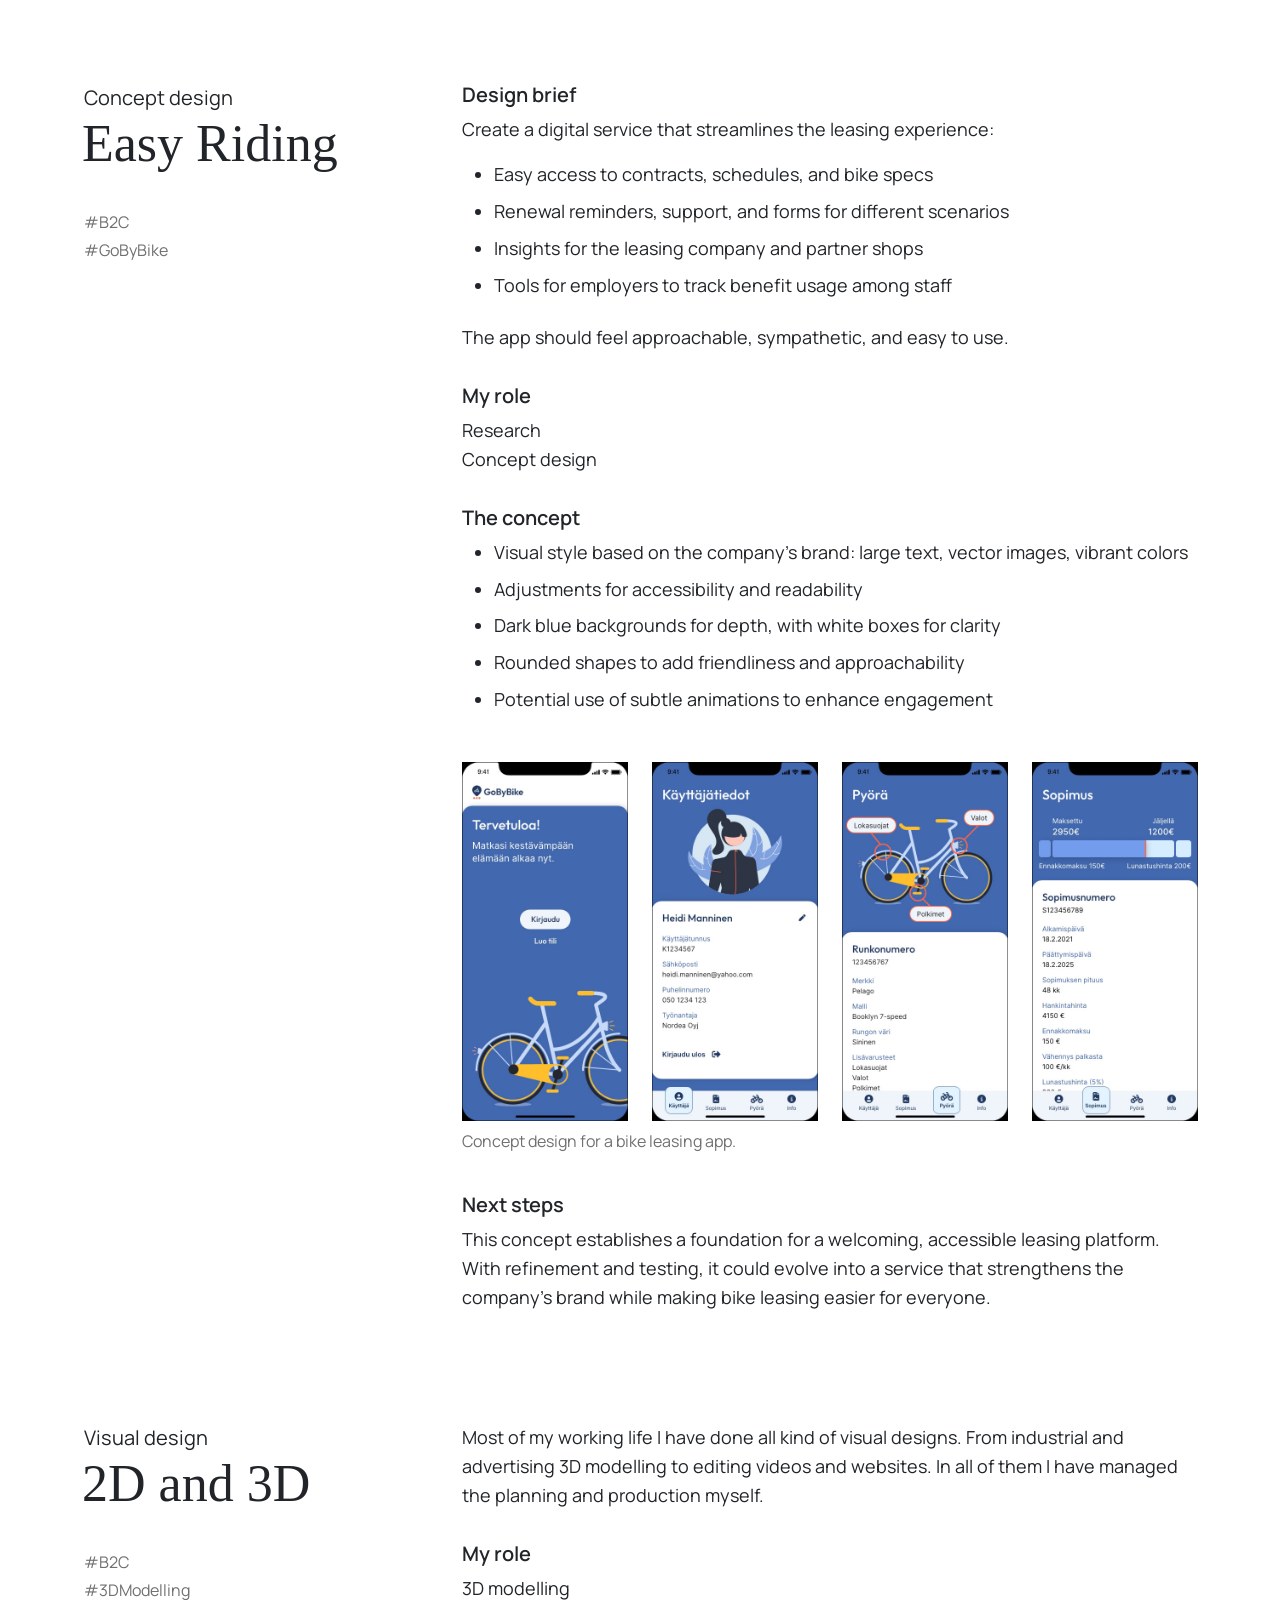
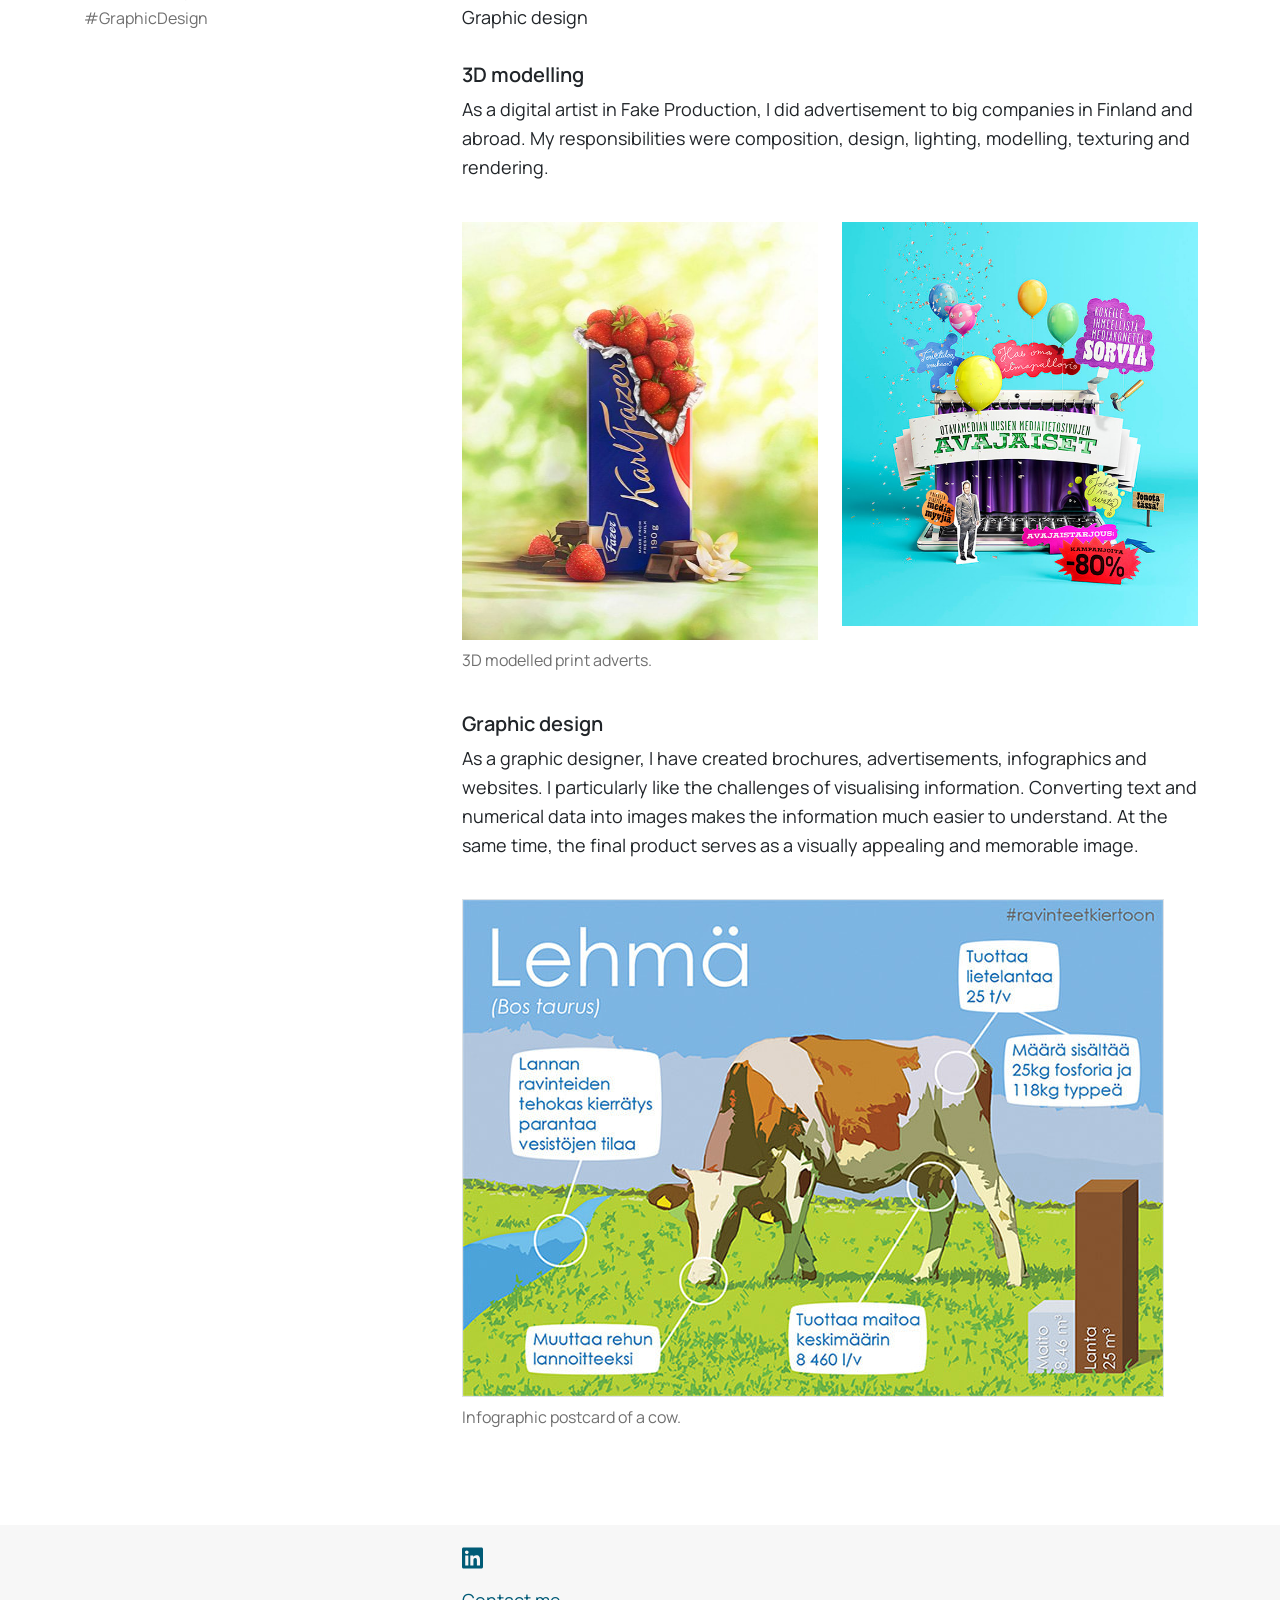
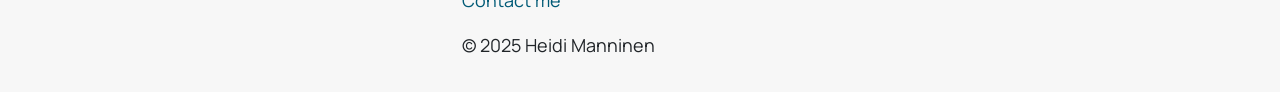
==== commit 0dc21966: "Add "Reshaping Workflows" summary card to the Work page Adds the summary entry linking to the new ca" ====
--- a/index.html
+++ b/index.html
@@ -76,6 +76,63 @@
 
     <main class="container my-5">
       <section id="portfolio" class="my-5">
+        <!-- Reshaping Workflows -->
+        <div class="row pb-5">
+          <div class="col-md-4 pb-4">
+            <div class="caption">Case Study</div>
+            <h2>Reshaping Workflows</h2>
+            <br>
+            <p class="hashs">
+              #PersonalProject<br>
+              #AIWorkflow
+            </p>
+          </div>
+          <div class="col-md-8">
+            <h4 class="pt-0">
+              The challenge
+            </h4>
+            <p>
+              I needed to test how different AI tools work together in different situations. Could Claude Code read Figma files accurately? Could it also create a design
+              system in Figma? How would Claude Design fit into the process? And could I vibe-code a feasible MVP using version control, so the app would be ready for
+              handoff to development?
+            </p>
+            <h4>
+              My role
+            </h4>
+            <p class="pb-4">
+              Concept &amp; prompting<br>
+              UI + Visual design<br>
+              Prototyping<br>
+              Front-end build<br>
+              Version control<br>
+              Accessibility audit
+            </p>
+            <a href="https://heidimanninen.net/images/Process-NewStyle.png" target="_blank"><img src="images/Process-NewStyle.png" class="border img-fluid img-portrait" alt="The process instruction app in its neobrutalist theme, one of the visual directions tested"></a>
+            <div class="image-caption">
+              Testing different themes for the process instruction app.
+            </div><br>
+            <h4>
+              Results
+            </h4>
+            <ul>
+              <li>Claude Code could read a Figma design system directly and build a working prototype from it, then push the coded version back into Figma as a new design system</li>
+              <li>Claude Design coded fresh visual directions in minutes, but could not share the results directly with other platforms</li>
+              <li>I turned that exploration into a real, accessibility-audited product with Claude Code</li>
+              <li>I could hand the finished prototype off through GitHub the way a developer team would: versioned, branched, pull-requested, and live on a public, auto-deploying address</li>
+            </ul>
+            <p>
+              <span class="text-highlight">From a Figma design system into Claude Code, out to Claude Design for new ideas, and back into a working MVP handed off through GitHub: a versatile
+              AI-built chain that I can harness for different work situations.</span> Of course, the scene changes so rapidly that a couple of months from now I’ll most likely
+              have more tools to test and use.
+            </p>
+            <p>
+              <a class="case-link" href="case_study_ReshapingWorkflows.html">
+                <img src="images/link-arrow.svg" class="img-fluid py-3" alt="Full case study: Reshaping Workflows">
+                Full case study: Reshaping Workflows
+              </a>
+            </p>
+          </div>
+        </div>
         <!-- Oiva MyOiva -->
         <div class="row pb-5">
           <div class="col-md-4 pb-4">
--- a/styles.css
+++ b/styles.css
@@ -125,6 +125,13 @@
     padding-bottom: 1.6rem;
 }
 
+/* Portrait images: cap the width so tall screenshots don't dominate the page.
+   Selector is more specific than .img-fluid because Bootstrap loads after this file. */
+main img.img-portrait {
+    width: 100%;
+    max-width: 500px;
+}
+
 .image-caption {
     font-size: 1rem;
     color: #707070;
